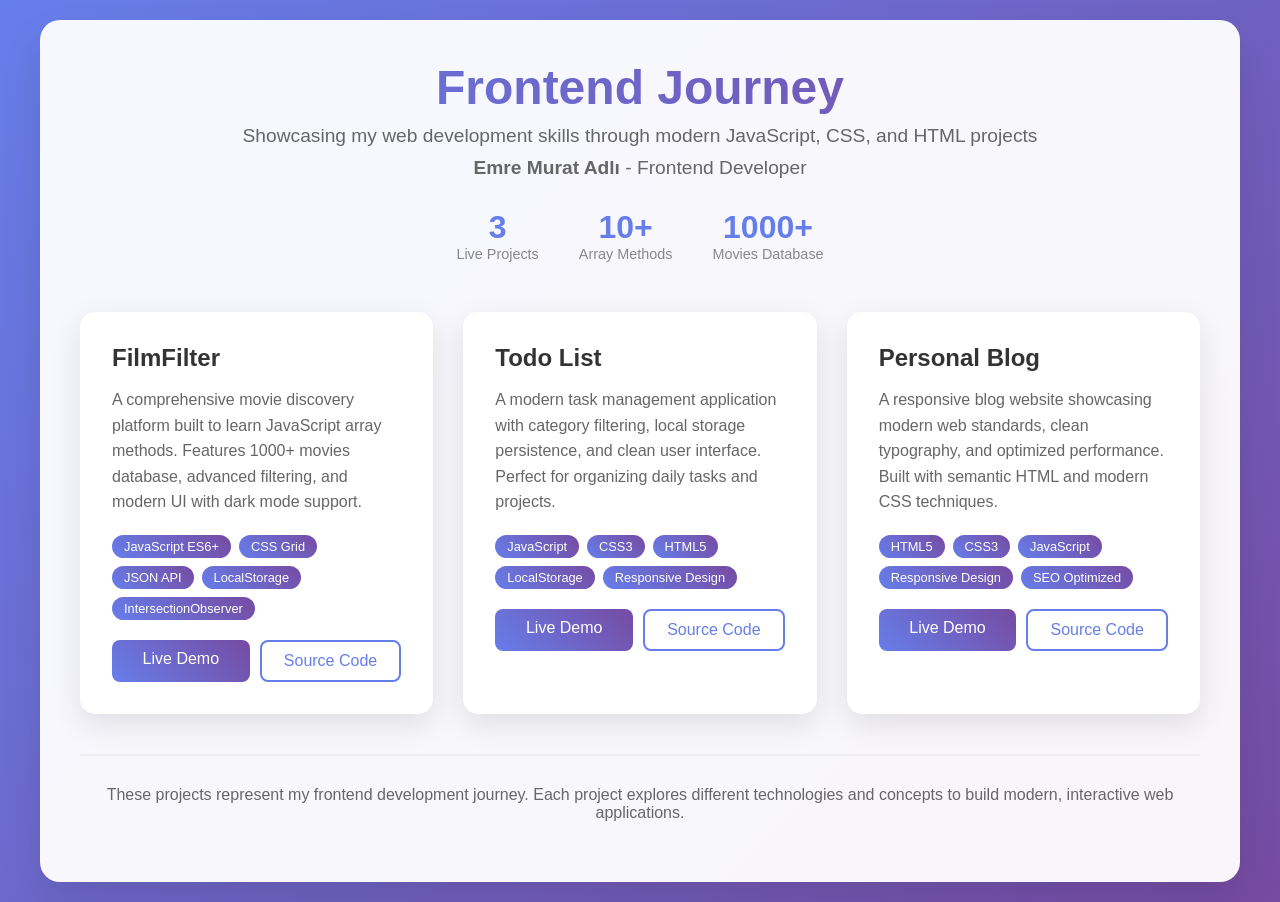
==== index.html @ fc4903b4 "4.8 feat: add portfolio homepage for GitHub Pages" ====
﻿<!DOCTYPE html>
<html lang="en">
<head>
    <meta charset="UTF-8">
    <meta name="viewport" content="width=device-width, initial-scale=1.0">
    <title>Frontend Journey - Emre Murat Adlı</title>
    <style>
        * { margin: 0; padding: 0; box-sizing: border-box; }
        body { 
            font-family: 'Segoe UI', Tahoma, Geneva, Verdana, sans-serif; 
            background: linear-gradient(135deg, #667eea 0%, #764ba2 100%); 
            min-height: 100vh; 
            padding: 20px; 
        }
        .container { 
            max-width: 1200px; 
            margin: 0 auto; 
            background: rgba(255, 255, 255, 0.95); 
            border-radius: 20px; 
            padding: 40px; 
            box-shadow: 0 20px 40px rgba(0, 0, 0, 0.1); 
        }
        .header { text-align: center; margin-bottom: 50px; }
        .header h1 { 
            font-size: 3rem; 
            color: #333; 
            margin-bottom: 10px; 
            background: linear-gradient(45deg, #667eea, #764ba2); 
            -webkit-background-clip: text; 
            -webkit-text-fill-color: transparent; 
            background-clip: text;
        }
        .header p { font-size: 1.2rem; color: #666; margin-bottom: 10px; }
        .subtitle { font-size: 1rem; color: #888; margin-bottom: 30px; }
        .projects-grid { 
            display: grid; 
            grid-template-columns: repeat(auto-fit, minmax(350px, 1fr)); 
            gap: 30px; 
            margin-bottom: 40px; 
        }
        .project-card { 
            background: white; 
            border-radius: 15px; 
            padding: 30px; 
            box-shadow: 0 10px 30px rgba(0, 0, 0, 0.1); 
            transition: transform 0.3s ease, box-shadow 0.3s ease; 
            border: 2px solid transparent;
        }
        .project-card:hover { 
            transform: translateY(-5px); 
            box-shadow: 0 20px 40px rgba(0, 0, 0, 0.15); 
            border-color: #667eea;
        }
        .project-card h3 { 
            font-size: 1.5rem; 
            color: #333; 
            margin-bottom: 15px; 
            display: flex; 
            align-items: center; 
            gap: 10px;
        }
        .project-card p { color: #666; line-height: 1.6; margin-bottom: 20px; }
        .tech-stack { 
            display: flex; 
            flex-wrap: wrap; 
            gap: 8px; 
            margin-bottom: 20px; 
        }
        .tech-tag { 
            background: linear-gradient(45deg, #667eea, #764ba2); 
            color: white; 
            padding: 4px 12px; 
            border-radius: 20px; 
            font-size: 0.8rem; 
            font-weight: 500;
        }
        .project-links { display: flex; gap: 10px; flex-wrap: wrap; }
        .btn { 
            padding: 10px 20px; 
            border-radius: 8px; 
            text-decoration: none; 
            font-weight: 500; 
            transition: all 0.3s ease; 
            text-align: center;
            flex: 1;
            min-width: 120px;
        }
        .btn-primary { 
            background: linear-gradient(45deg, #667eea, #764ba2); 
            color: white; 
        }
        .btn-primary:hover { 
            transform: translateY(-2px); 
            box-shadow: 0 5px 15px rgba(102, 126, 234, 0.4); 
        }
        .btn-secondary { 
            background: transparent; 
            color: #667eea; 
            border: 2px solid #667eea; 
        }
        .btn-secondary:hover { background: #667eea; color: white; }
        .footer { 
            text-align: center; 
            margin-top: 40px; 
            padding-top: 30px; 
            border-top: 2px solid #eee; 
        }
        .footer p { color: #666; margin-bottom: 20px; }
        .social-links { 
            display: flex; 
            justify-content: center; 
            gap: 20px; 
        }
        .social-links a { 
            color: #667eea; 
            font-size: 1.5rem; 
            text-decoration: none; 
            transition: transform 0.3s ease; 
        }
        .social-links a:hover { transform: scale(1.2); }
        .stats { 
            display: flex; 
            justify-content: center; 
            gap: 40px; 
            margin: 30px 0; 
            flex-wrap: wrap;
        }
        .stat { text-align: center; }
        .stat-number { 
            font-size: 2rem; 
            font-weight: bold; 
            color: #667eea; 
        }
        .stat-label { font-size: 0.9rem; color: #888; }
        @media (max-width: 768px) { 
            .header h1 { font-size: 2rem; }
            .projects-grid { grid-template-columns: 1fr; }
            .project-links { flex-direction: column; }
            .stats { gap: 20px; }
        }
    </style>
</head>
<body>
    <div class="container">
        <div class="header">
            <h1> Frontend Journey</h1>
            <p>Showcasing my web development skills through modern JavaScript, CSS, and HTML projects</p>
            <p class="subtitle"><strong>Emre Murat Adlı</strong> - Frontend Developer</p>
            
            <div class="stats">
                <div class="stat">
                    <div class="stat-number">3</div>
                    <div class="stat-label">Live Projects</div>
                </div>
                <div class="stat">
                    <div class="stat-number">10+</div>
                    <div class="stat-label">Array Methods</div>
                </div>
                <div class="stat">
                    <div class="stat-number">1000+</div>
                    <div class="stat-label">Movies Database</div>
                </div>
            </div>
        </div>
        
        <div class="projects-grid">
            <div class="project-card">
                <h3> FilmFilter</h3>
                <p>A comprehensive movie discovery platform built to learn JavaScript array methods. Features 1000+ movies database, advanced filtering, and modern UI with dark mode support.</p>
                <div class="tech-stack">
                    <span class="tech-tag">JavaScript ES6+</span>
                    <span class="tech-tag">CSS Grid</span>
                    <span class="tech-tag">JSON API</span>
                    <span class="tech-tag">LocalStorage</span>
                    <span class="tech-tag">IntersectionObserver</span>
                </div>
                <div class="project-links">
                    <a href="film-filter-project/" class="btn btn-primary"> Live Demo</a>
                    <a href="https://github.com/emremuratadli/frontend-journey/tree/main/film-filter-project" class="btn btn-secondary"> Source Code</a>
                </div>
            </div>
            
            <div class="project-card">
                <h3> Todo List</h3>
                <p>A modern task management application with category filtering, local storage persistence, and clean user interface. Perfect for organizing daily tasks and projects.</p>
                <div class="tech-stack">
                    <span class="tech-tag">JavaScript</span>
                    <span class="tech-tag">CSS3</span>
                    <span class="tech-tag">HTML5</span>
                    <span class="tech-tag">LocalStorage</span>
                    <span class="tech-tag">Responsive Design</span>
                </div>
                <div class="project-links">
                    <a href="todo-list-project/" class="btn btn-primary"> Live Demo</a>
                    <a href="https://github.com/emremuratadli/frontend-journey/tree/main/todo-list-project" class="btn btn-secondary"> Source Code</a>
                </div>
            </div>
            
            <div class="project-card">
                <h3> Personal Blog</h3>
                <p>A responsive blog website showcasing modern web standards, clean typography, and optimized performance. Built with semantic HTML and modern CSS techniques.</p>
                <div class="tech-stack">
                    <span class="tech-tag">HTML5</span>
                    <span class="tech-tag">CSS3</span>
                    <span class="tech-tag">JavaScript</span>
                    <span class="tech-tag">Responsive Design</span>
                    <span class="tech-tag">SEO Optimized</span>
                </div>
                <div class="project-links">
                    <a href="my-blog-project/" class="btn btn-primary"> Live Demo</a>
                    <a href="https://github.com/emremuratadli/frontend-journey/tree/main/my-blog-project" class="btn btn-secondary"> Source Code</a>
                </div>
            </div>
        </div>
        
        <div class="footer">
            <p>These projects represent my frontend development journey. Each project explores different technologies and concepts to build modern, interactive web applications.</p>
            <div class="social-links">
                <a href="https://github.com/emremuratadli" title="GitHub" target="_blank"></a>
                <a href="#" title="LinkedIn" target="_blank"></a>
                <a href="#" title="Email" target="_blank"></a>
            </div>
        </div>
    </div>
</body>
</html>
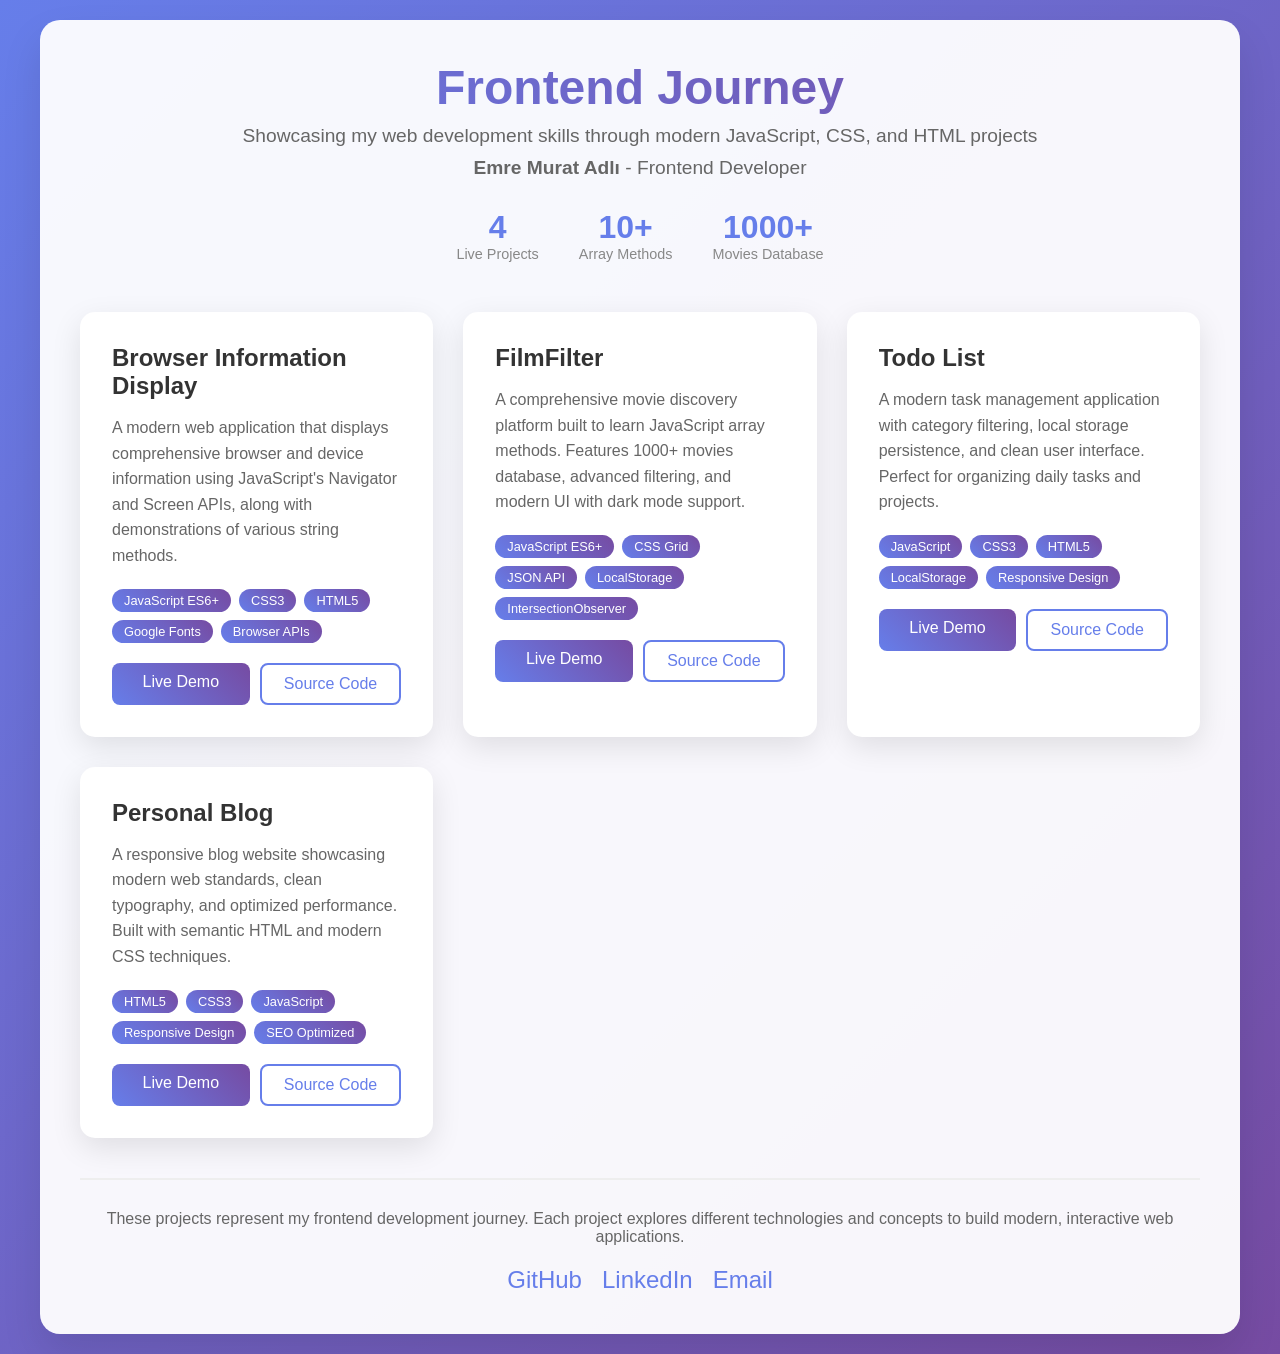
==== commit ac23fd43: "feat: add Browser Information Display project to main portfolio page - Update live projects count fr" ====
--- a/index.html
+++ b/index.html
@@ -6,133 +6,133 @@
     <title>Frontend Journey - Emre Murat Adlı</title>
     <style>
         * { margin: 0; padding: 0; box-sizing: border-box; }
-        body { 
-            font-family: 'Segoe UI', Tahoma, Geneva, Verdana, sans-serif; 
-            background: linear-gradient(135deg, #667eea 0%, #764ba2 100%); 
-            min-height: 100vh; 
-            padding: 20px; 
-        }
-        .container { 
-            max-width: 1200px; 
-            margin: 0 auto; 
-            background: rgba(255, 255, 255, 0.95); 
-            border-radius: 20px; 
-            padding: 40px; 
-            box-shadow: 0 20px 40px rgba(0, 0, 0, 0.1); 
+        body {
+            font-family: 'Segoe UI', Tahoma, Geneva, Verdana, sans-serif;
+            background: linear-gradient(135deg, #667eea 0%, #764ba2 100%);
+            min-height: 100vh;
+            padding: 20px;
+        }
+        .container {
+            max-width: 1200px;
+            margin: 0 auto;
+            background: rgba(255, 255, 255, 0.95);
+            border-radius: 20px;
+            padding: 40px;
+            box-shadow: 0 20px 40px rgba(0, 0, 0, 0.1);
         }
         .header { text-align: center; margin-bottom: 50px; }
-        .header h1 { 
-            font-size: 3rem; 
-            color: #333; 
-            margin-bottom: 10px; 
-            background: linear-gradient(45deg, #667eea, #764ba2); 
-            -webkit-background-clip: text; 
-            -webkit-text-fill-color: transparent; 
+        .header h1 {
+            font-size: 3rem;
+            color: #333;
+            margin-bottom: 10px;
+            background: linear-gradient(45deg, #667eea, #764ba2);
+            -webkit-background-clip: text;
+            -webkit-text-fill-color: transparent;
             background-clip: text;
         }
         .header p { font-size: 1.2rem; color: #666; margin-bottom: 10px; }
         .subtitle { font-size: 1rem; color: #888; margin-bottom: 30px; }
         .projects-grid { 
-            display: grid; 
-            grid-template-columns: repeat(auto-fit, minmax(350px, 1fr)); 
-            gap: 30px; 
-            margin-bottom: 40px; 
-        }
-        .project-card { 
-            background: white; 
-            border-radius: 15px; 
-            padding: 30px; 
-            box-shadow: 0 10px 30px rgba(0, 0, 0, 0.1); 
-            transition: transform 0.3s ease, box-shadow 0.3s ease; 
+            display: grid;
+            grid-template-columns: repeat(auto-fit, minmax(350px, 1fr));
+            gap: 30px;
+            margin-bottom: 40px;
+        }
+        .project-card {
+            background: white;
+            border-radius: 15px;
+            padding: 30px;
+            box-shadow: 0 10px 30px rgba(0, 0, 0, 0.1);
+            transition: transform 0.3s ease, box-shadow 0.3s ease;
             border: 2px solid transparent;
         }
-        .project-card:hover { 
-            transform: translateY(-5px); 
-            box-shadow: 0 20px 40px rgba(0, 0, 0, 0.15); 
+        .project-card:hover {
+            transform: translateY(-5px);
+            box-shadow: 0 20px 40px rgba(0, 0, 0, 0.15);
             border-color: #667eea;
         }
-        .project-card h3 { 
-            font-size: 1.5rem; 
-            color: #333; 
-            margin-bottom: 15px; 
-            display: flex; 
-            align-items: center; 
+        .project-card h3 {
+            font-size: 1.5rem;
+            color: #333;
+            margin-bottom: 15px;
+            display: flex;
+            align-items: center;
             gap: 10px;
         }
         .project-card p { color: #666; line-height: 1.6; margin-bottom: 20px; }
-        .tech-stack { 
-            display: flex; 
-            flex-wrap: wrap; 
-            gap: 8px; 
-            margin-bottom: 20px; 
-        }
-        .tech-tag { 
-            background: linear-gradient(45deg, #667eea, #764ba2); 
-            color: white; 
-            padding: 4px 12px; 
-            border-radius: 20px; 
-            font-size: 0.8rem; 
+        .tech-stack {
+            display: flex;
+            flex-wrap: wrap;
+            gap: 8px;
+            margin-bottom: 20px;
+        }
+        .tech-tag {
+            background: linear-gradient(45deg, #667eea, #764ba2);
+            color: white;
+            padding: 4px 12px;
+            border-radius: 20px;
+            font-size: 0.8rem;
             font-weight: 500;
         }
         .project-links { display: flex; gap: 10px; flex-wrap: wrap; }
-        .btn { 
-            padding: 10px 20px; 
-            border-radius: 8px; 
-            text-decoration: none; 
-            font-weight: 500; 
-            transition: all 0.3s ease; 
+        .btn {
+            padding: 10px 20px;
+            border-radius: 8px;
+            text-decoration: none;
+            font-weight: 500;
+            transition: all 0.3s ease;
             text-align: center;
             flex: 1;
             min-width: 120px;
         }
-        .btn-primary { 
-            background: linear-gradient(45deg, #667eea, #764ba2); 
-            color: white; 
-        }
-        .btn-primary:hover { 
-            transform: translateY(-2px); 
-            box-shadow: 0 5px 15px rgba(102, 126, 234, 0.4); 
-        }
-        .btn-secondary { 
-            background: transparent; 
-            color: #667eea; 
-            border: 2px solid #667eea; 
+        .btn-primary {
+            background: linear-gradient(45deg, #667eea, #764ba2);
+            color: white;
+        }
+        .btn-primary:hover {
+            transform: translateY(-2px);
+            box-shadow: 0 5px 15px rgba(102, 126, 234, 0.4);
+        }
+        .btn-secondary {
+            background: transparent;
+            color: #667eea;
+            border: 2px solid #667eea;
         }
         .btn-secondary:hover { background: #667eea; color: white; }
-        .footer { 
-            text-align: center; 
-            margin-top: 40px; 
-            padding-top: 30px; 
-            border-top: 2px solid #eee; 
+        .footer {
+            text-align: center;
+            margin-top: 40px;
+            padding-top: 30px;
+            border-top: 2px solid #eee;
         }
         .footer p { color: #666; margin-bottom: 20px; }
-        .social-links { 
-            display: flex; 
-            justify-content: center; 
-            gap: 20px; 
-        }
-        .social-links a { 
-            color: #667eea; 
-            font-size: 1.5rem; 
-            text-decoration: none; 
-            transition: transform 0.3s ease; 
+        .social-links {
+            display: flex;
+            justify-content: center;
+            gap: 20px;
+        }
+        .social-links a {
+            color: #667eea;
+            font-size: 1.5rem;
+            text-decoration: none;
+            transition: transform 0.3s ease;
         }
         .social-links a:hover { transform: scale(1.2); }
-        .stats { 
-            display: flex; 
-            justify-content: center; 
-            gap: 40px; 
-            margin: 30px 0; 
+        .stats {
+            display: flex;
+            justify-content: center;
+            gap: 40px;
+            margin: 30px 0;
             flex-wrap: wrap;
         }
         .stat { text-align: center; }
-        .stat-number { 
-            font-size: 2rem; 
-            font-weight: bold; 
-            color: #667eea; 
+        .stat-number {
+            font-size: 2rem;
+            font-weight: bold;
+            color: #667eea;
         }
         .stat-label { font-size: 0.9rem; color: #888; }
-        @media (max-width: 768px) { 
+        @media (max-width: 768px) {
             .header h1 { font-size: 2rem; }
             .projects-grid { grid-template-columns: 1fr; }
             .project-links { flex-direction: column; }
@@ -143,13 +143,12 @@
 <body>
     <div class="container">
         <div class="header">
-            <h1> Frontend Journey</h1>
+            <h1>Frontend Journey</h1>
             <p>Showcasing my web development skills through modern JavaScript, CSS, and HTML projects</p>
             <p class="subtitle"><strong>Emre Murat Adlı</strong> - Frontend Developer</p>
-            
             <div class="stats">
                 <div class="stat">
-                    <div class="stat-number">3</div>
+                    <div class="stat-number">4</div>
                     <div class="stat-label">Live Projects</div>
                 </div>
                 <div class="stat">
@@ -162,10 +161,24 @@
                 </div>
             </div>
         </div>
-        
         <div class="projects-grid">
             <div class="project-card">
-                <h3> FilmFilter</h3>
+                <h3>Browser Information Display</h3>
+                <p>A modern web application that displays comprehensive browser and device information using JavaScript's Navigator and Screen APIs, along with demonstrations of various string methods.</p>
+                <div class="tech-stack">
+                    <span class="tech-tag">JavaScript ES6+</span>
+                    <span class="tech-tag">CSS3</span>
+                    <span class="tech-tag">HTML5</span>
+                    <span class="tech-tag">Google Fonts</span>
+                    <span class="tech-tag">Browser APIs</span>
+                </div>
+                <div class="project-links">
+                    <a href="browser-info-project/" class="btn btn-primary">Live Demo</a>
+                    <a href="https://github.com/emremuratadli/frontend-journey/tree/main/browser-info-project" class="btn btn-secondary">Source Code</a>
+                </div>
+            </div>
+            <div class="project-card">
+                <h3>FilmFilter</h3>
                 <p>A comprehensive movie discovery platform built to learn JavaScript array methods. Features 1000+ movies database, advanced filtering, and modern UI with dark mode support.</p>
                 <div class="tech-stack">
                     <span class="tech-tag">JavaScript ES6+</span>
@@ -175,13 +188,12 @@
                     <span class="tech-tag">IntersectionObserver</span>
                 </div>
                 <div class="project-links">
-                    <a href="film-filter-project/" class="btn btn-primary"> Live Demo</a>
-                    <a href="https://github.com/emremuratadli/frontend-journey/tree/main/film-filter-project" class="btn btn-secondary"> Source Code</a>
-                </div>
-            </div>
-            
-            <div class="project-card">
-                <h3> Todo List</h3>
+                    <a href="film-filter-project/" class="btn btn-primary">Live Demo</a>
+                    <a href="https://github.com/emremuratadli/frontend-journey/tree/main/film-filter-project" class="btn btn-secondary">Source Code</a>
+                </div>
+            </div>
+            <div class="project-card">
+                <h3>Todo List</h3>
                 <p>A modern task management application with category filtering, local storage persistence, and clean user interface. Perfect for organizing daily tasks and projects.</p>
                 <div class="tech-stack">
                     <span class="tech-tag">JavaScript</span>
@@ -191,13 +203,12 @@
                     <span class="tech-tag">Responsive Design</span>
                 </div>
                 <div class="project-links">
-                    <a href="todo-list-project/" class="btn btn-primary"> Live Demo</a>
-                    <a href="https://github.com/emremuratadli/frontend-journey/tree/main/todo-list-project" class="btn btn-secondary"> Source Code</a>
-                </div>
-            </div>
-            
-            <div class="project-card">
-                <h3> Personal Blog</h3>
+                    <a href="todo-list-project/" class="btn btn-primary">Live Demo</a>
+                    <a href="https://github.com/emremuratadli/frontend-journey/tree/main/todo-list-project" class="btn btn-secondary">Source Code</a>
+                </div>
+            </div>
+            <div class="project-card">
+                <h3>Personal Blog</h3>
                 <p>A responsive blog website showcasing modern web standards, clean typography, and optimized performance. Built with semantic HTML and modern CSS techniques.</p>
                 <div class="tech-stack">
                     <span class="tech-tag">HTML5</span>
@@ -207,18 +218,17 @@
                     <span class="tech-tag">SEO Optimized</span>
                 </div>
                 <div class="project-links">
-                    <a href="my-blog-project/" class="btn btn-primary"> Live Demo</a>
-                    <a href="https://github.com/emremuratadli/frontend-journey/tree/main/my-blog-project" class="btn btn-secondary"> Source Code</a>
+                    <a href="my-blog-project/" class="btn btn-primary">Live Demo</a>
+                    <a href="https://github.com/emremuratadli/frontend-journey/tree/main/my-blog-project" class="btn btn-secondary">Source Code</a>
                 </div>
             </div>
         </div>
-        
         <div class="footer">
             <p>These projects represent my frontend development journey. Each project explores different technologies and concepts to build modern, interactive web applications.</p>
             <div class="social-links">
-                <a href="https://github.com/emremuratadli" title="GitHub" target="_blank"></a>
-                <a href="#" title="LinkedIn" target="_blank"></a>
-                <a href="#" title="Email" target="_blank"></a>
+                <a href="https://github.com/emremuratadli" title="GitHub" target="_blank">GitHub</a>
+                <a href="#" title="LinkedIn" target="_blank">LinkedIn</a>
+                <a href="#" title="Email" target="_blank">Email</a>
             </div>
         </div>
     </div>
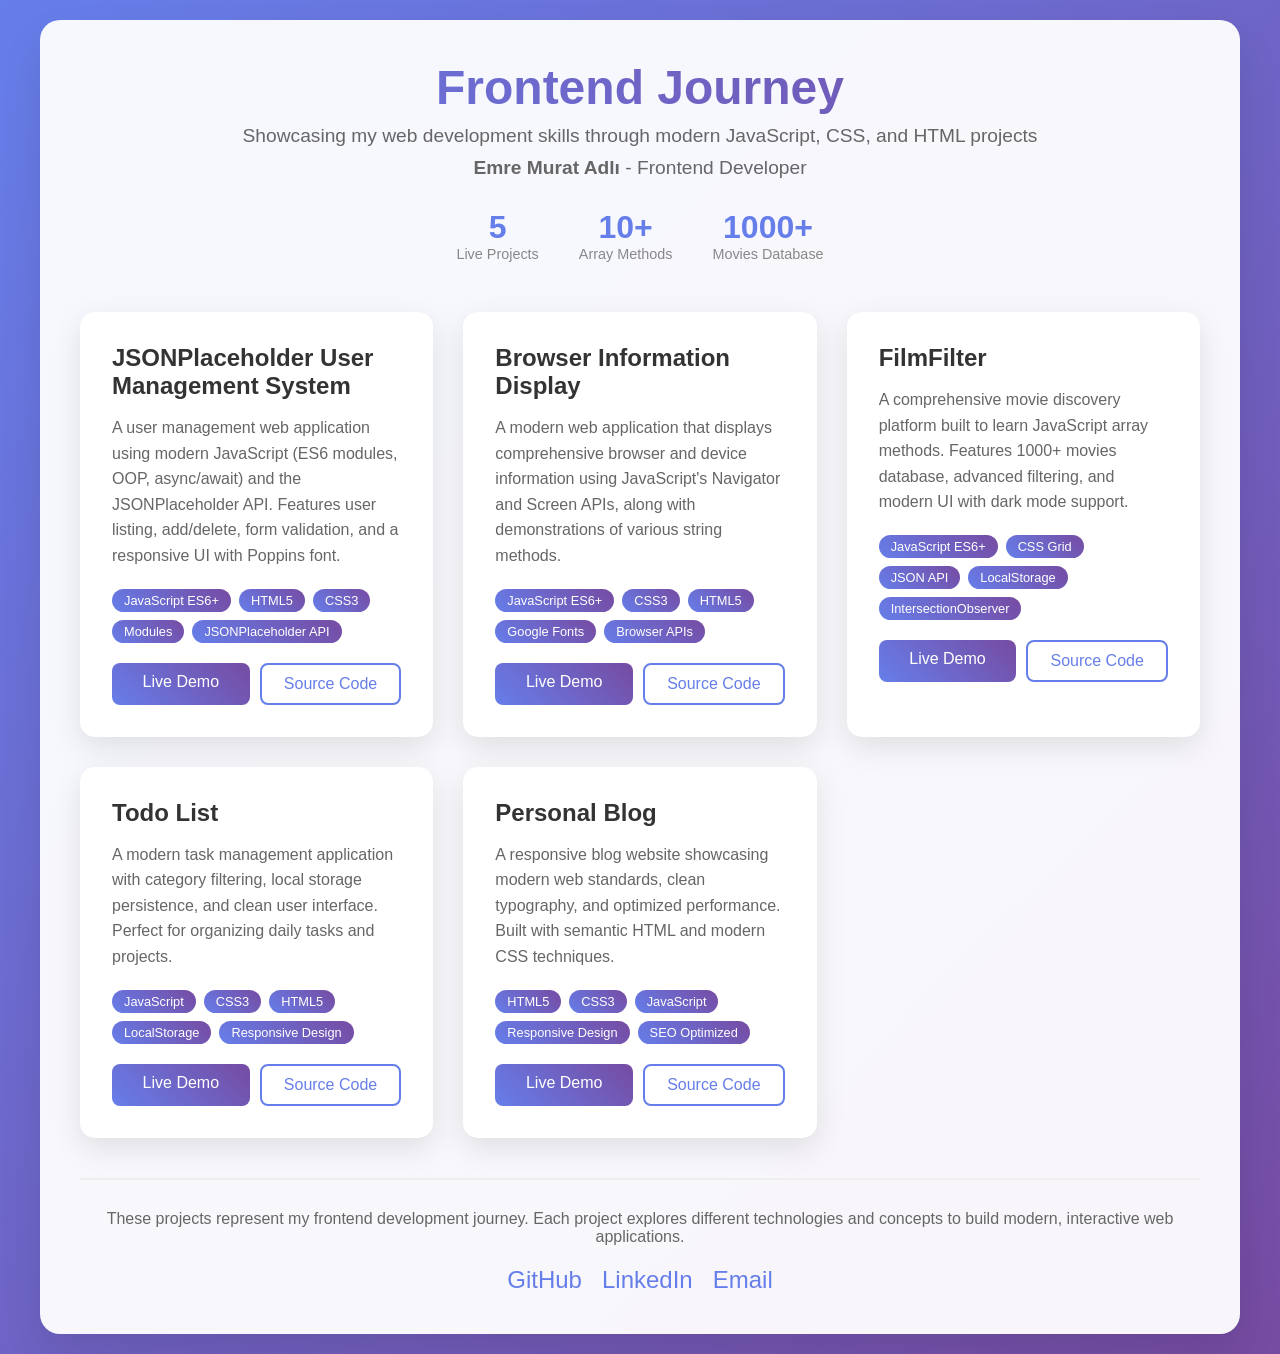
==== commit 136025f1: "feat: update project count and add latest project info to README and index.html" ====
--- a/index.html
+++ b/index.html
@@ -148,7 +148,7 @@
             <p class="subtitle"><strong>Emre Murat Adlı</strong> - Frontend Developer</p>
             <div class="stats">
                 <div class="stat">
-                    <div class="stat-number">4</div>
+                    <div class="stat-number">5</div>
                     <div class="stat-label">Live Projects</div>
                 </div>
                 <div class="stat">
@@ -162,6 +162,21 @@
             </div>
         </div>
         <div class="projects-grid">
+            <div class="project-card">
+                <h3>JSONPlaceholder User Management System</h3>
+                <p>A user management web application using modern JavaScript (ES6 modules, OOP, async/await) and the JSONPlaceholder API. Features user listing, add/delete, form validation, and a responsive UI with Poppins font.</p>
+                <div class="tech-stack">
+                    <span class="tech-tag">JavaScript ES6+</span>
+                    <span class="tech-tag">HTML5</span>
+                    <span class="tech-tag">CSS3</span>
+                    <span class="tech-tag">Modules</span>
+                    <span class="tech-tag">JSONPlaceholder API</span>
+                </div>
+                <div class="project-links">
+                    <a href="js-modules-api-project/" class="btn btn-primary">Live Demo</a>
+                    <a href="https://github.com/emremuratadli/frontend-journey/tree/main/js-modules-api-project" class="btn btn-secondary">Source Code</a>
+                </div>
+            </div>
             <div class="project-card">
                 <h3>Browser Information Display</h3>
                 <p>A modern web application that displays comprehensive browser and device information using JavaScript's Navigator and Screen APIs, along with demonstrations of various string methods.</p>
